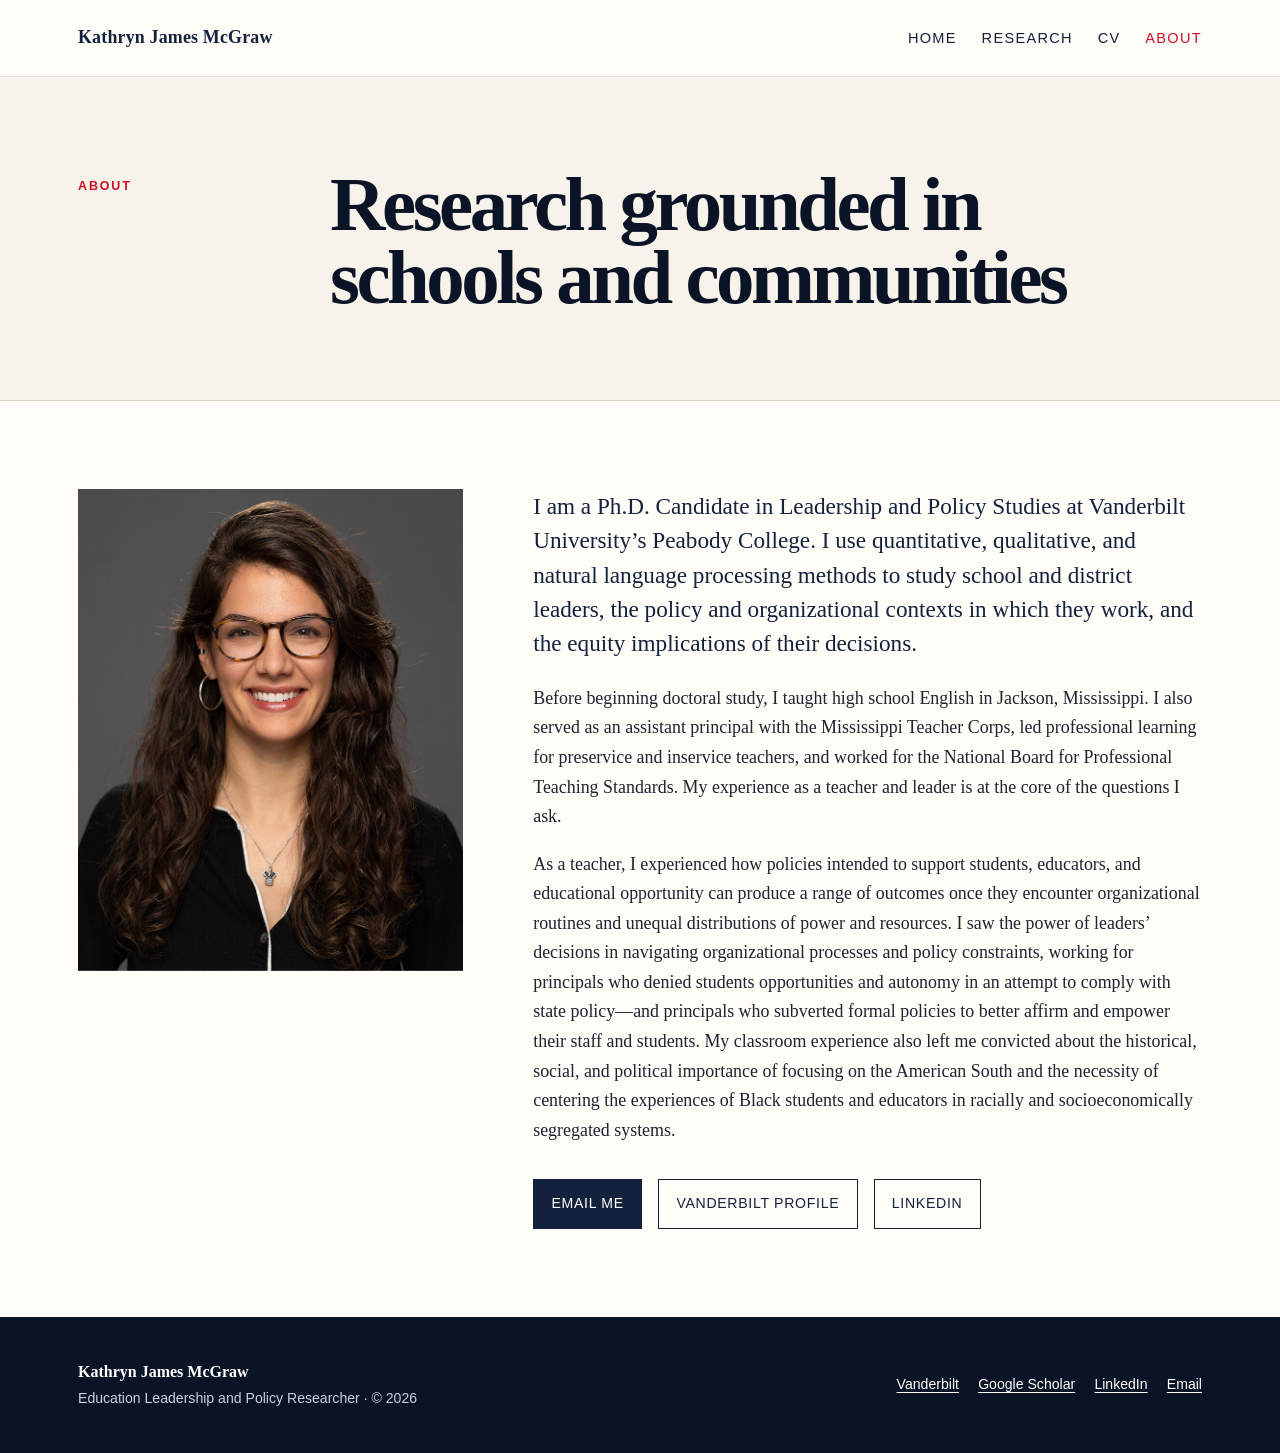
==== about.html @ 390ae4b3 "Publish initial website" ====
<!doctype html>
<html lang="en">
<head>
  <meta charset="utf-8">
  <meta name="viewport" content="width=device-width, initial-scale=1">
  <meta name="description" content="About Kathryn James McGraw, an education leadership and policy researcher and former Mississippi teacher and school leader.">
  <title>About | Kathryn James McGraw</title>
  <link rel="stylesheet" href="styles.css">
</head>
<body>
<a class="skip-link" href="#main">Skip to content</a>
<header class="site-header"><nav class="nav-wrap" aria-label="Primary navigation"><a class="brand" href="index.html">Kathryn James McGraw</a><button class="menu-button" aria-expanded="false" aria-controls="nav-links">Menu</button><div class="nav-links" id="nav-links"><a href="index.html">Home</a><a href="research.html">Research</a><a href="cv.html">CV</a><a class="active" href="about.html">About</a></div></nav></header>
<main id="main">
  <header class="page-hero"><div class="container"><div class="section-label">About</div><div><h1>Research grounded in schools and communities</h1></div></div></header>
  <section class="section"><div class="container about-grid">
    <div class="about-photo"><img src="assets/headshot.jpg" alt="Portrait of Kathryn James McGraw"></div>
    <div class="about-copy">
      <p class="intro">I am a Ph.D. Candidate in Leadership and Policy Studies at Vanderbilt University’s Peabody College. I use quantitative, qualitative, and natural language processing methods to study school and district leaders, the policy and organizational contexts in which they work, and the equity implications of their decisions.</p>
      <p>Before beginning doctoral study, I taught high school English in Jackson, Mississippi. I also served as an assistant principal with the Mississippi Teacher Corps, led professional learning for preservice and inservice teachers, and worked for the National Board for Professional Teaching Standards. My experience as a teacher and leader is at the core of the questions I ask.</p>
      <p>As a teacher, I experienced how policies intended to support students, educators, and educational opportunity can produce a range of outcomes once they encounter organizational routines and unequal distributions of power and resources. I saw the power of leaders’ decisions in navigating organizational processes and policy constraints, working for principals who denied students opportunities and autonomy in an attempt to comply with state policy—and principals who subverted formal policies to better affirm and empower their staff and students. My classroom experience also left me convicted about the historical, social, and political importance of focusing on the American South and the necessity of centering the experiences of Black students and educators in racially and socioeconomically segregated systems.</p>
      <div class="link-row"><a class="button primary" href="mailto:kathryn.e.mcgraw@vanderbilt.edu">Email me</a><a class="button secondary" href="https://peabody.vanderbilt.edu/person/kathryn-james-mcgraw/">Vanderbilt profile</a><a class="button secondary" href="https://www.linkedin.com/in/kathryn-james-mcgraw/">LinkedIn</a></div>
    </div>
  </div></section>
</main>
<footer class="site-footer"><div class="container footer-grid"><div><strong>Kathryn James McGraw</strong><br><span class="small">Education Leadership and Policy Researcher · © <span data-year></span></span></div><div class="footer-links"><a href="https://peabody.vanderbilt.edu/person/kathryn-james-mcgraw/">Vanderbilt</a><a href="https://scholar.google.com/citations?user=I312zUMAAAAJ&amp;hl=en">Google Scholar</a><a href="https://www.linkedin.com/in/kathryn-james-mcgraw/">LinkedIn</a><a href="mailto:kathryn.e.mcgraw@vanderbilt.edu">Email</a></div></div></footer>
<script src="script.js"></script>
</body>
</html>
---- styles.css ----
:root {
  --navy: #14213d;
  --navy-deep: #0b1326;
  --red: #ce1126;
  --cream: #f7f3ea;
  --paper: #fffdf8;
  --ink: #1d2430;
  --muted: #667085;
  --line: #d9d2c4;
  --max: 1180px;
  --serif: Georgia, 'Times New Roman', Times, serif;
  --sans: -apple-system, BlinkMacSystemFont, 'Segoe UI', sans-serif;
}

* { box-sizing: border-box; }
html { scroll-behavior: smooth; }
body {
  margin: 0;
  color: var(--ink);
  background: var(--paper);
  font-family: var(--serif);
  line-height: 1.65;
  -webkit-font-smoothing: antialiased;
}
a { color: var(--navy); text-decoration-thickness: 1px; text-underline-offset: 3px; }
a:hover { color: var(--red); }
img { max-width: 100%; display: block; }

.skip-link { position: absolute; left: -999px; top: 0; }
.skip-link:focus { left: 1rem; top: 1rem; z-index: 1000; background: white; padding: .75rem 1rem; }

.site-header {
  position: sticky;
  top: 0;
  z-index: 20;
  background: rgba(255,253,248,.96);
  border-bottom: 1px solid rgba(20,33,61,.12);
  backdrop-filter: blur(9px);
}
.nav-wrap {
  max-width: var(--max);
  margin: 0 auto;
  min-height: 76px;
  padding: 0 28px;
  display: flex;
  align-items: center;
  justify-content: space-between;
  gap: 2rem;
}
.brand { text-decoration: none; font-weight: 700; font-size: 1.12rem; letter-spacing: .01em; }
.nav-links { display: flex; gap: 1.55rem; align-items: center; }
.nav-links a { font-family: var(--sans); font-size: .91rem; text-decoration: none; text-transform: uppercase; letter-spacing: .09em; }
.nav-links a.active { color: var(--red); }
.menu-button { display: none; border: 0; background: none; font: inherit; color: var(--navy); }

.container { max-width: var(--max); margin: 0 auto; padding: 0 28px; }
.hero {
  display: grid;
  grid-template-columns: minmax(320px, 1.05fr) minmax(420px, 1fr);
  align-items: stretch;
  min-height: calc(100vh - 76px);
}
.hero-photo { position: relative; overflow: hidden; min-height: 650px; background: var(--navy); }
.hero-photo img { width: 100%; height: 100%; object-fit: cover; object-position: center 20%; filter: saturate(.9) contrast(1.02); }
.hero-photo::after { content: ''; position: absolute; inset: auto 0 0 0; height: 22%; background: linear-gradient(transparent, rgba(11,19,38,.42)); }
.hero-copy { padding: clamp(60px, 7vw, 116px) clamp(36px, 6vw, 94px); display: flex; flex-direction: column; justify-content: center; background: var(--cream); }
.eyebrow { font-family: var(--sans); color: var(--red); text-transform: uppercase; letter-spacing: .16em; font-size: .79rem; font-weight: 700; margin: 0 0 1.1rem; }
h1 { color: var(--navy-deep); font-size: clamp(3.2rem, 6vw, 6.5rem); line-height: .95; letter-spacing: -.045em; margin: 0 0 1.2rem; font-weight: 600; }
.subtitle { font-size: clamp(1.25rem, 2vw, 1.55rem); color: var(--navy); margin: 0 0 2rem; }
.lede { font-size: clamp(1.25rem, 2vw, 1.66rem); line-height: 1.45; margin: 0 0 2.3rem; max-width: 720px; }
.story-line { border-left: 3px solid var(--red); padding-left: 1.25rem; color: #404755; margin: 0 0 2.2rem; max-width: 680px; }
.actions { display: flex; flex-wrap: wrap; gap: .85rem; }
.button { display: inline-flex; align-items: center; justify-content: center; gap: .45rem; padding: .76rem 1.08rem; border: 1px solid var(--navy); font-family: var(--sans); font-size: .88rem; letter-spacing: .05em; text-decoration: none; text-transform: uppercase; }
.button.primary { color: white; background: var(--navy); }
.button.primary:hover { background: var(--red); border-color: var(--red); }
.button.secondary { background: transparent; }

.section { padding: 88px 0; }
.section.alt { background: var(--cream); }
.section-head { display: grid; grid-template-columns: 220px 1fr; gap: 2rem; margin-bottom: 44px; align-items: start; }
.section-label { font-family: var(--sans); text-transform: uppercase; letter-spacing: .15em; color: var(--red); font-size: .78rem; font-weight: 700; padding-top: .45rem; }
h2 { margin: 0; font-size: clamp(2.3rem, 4vw, 4.3rem); line-height: 1.05; color: var(--navy-deep); letter-spacing: -.035em; font-weight: 600; }
h3 { margin: 0 0 .7rem; font-size: 1.62rem; color: var(--navy); line-height: 1.2; }
p { margin-top: 0; }

.cards { display: grid; grid-template-columns: repeat(3, 1fr); gap: 1px; background: var(--line); border: 1px solid var(--line); }
.card { background: var(--paper); padding: 32px; }
.card .number { font-family: var(--sans); color: var(--red); font-size: .76rem; letter-spacing: .14em; margin-bottom: 1.2rem; }
.card p { margin-bottom: 0; }

.page-hero { padding: 92px 0 66px; background: var(--cream); border-bottom: 1px solid var(--line); }
.page-hero .container { display: grid; grid-template-columns: 220px 1fr; gap: 2rem; }
.page-hero p { max-width: 760px; font-size: 1.28rem; margin-top: 1.25rem; }

.research-block { display: grid; grid-template-columns: 270px 1fr; gap: 54px; padding: 50px 0; border-top: 1px solid var(--line); }
.research-block:first-of-type { border-top: 0; padding-top: 0; }
.research-kicker { font-family: var(--sans); color: var(--red); text-transform: uppercase; letter-spacing: .14em; font-size: .75rem; }
.project-list { list-style: none; padding: 0; margin: 1.6rem 0 0; }
.project-list li { padding: 1.05rem 0; border-top: 1px solid var(--line); }
.project-title { font-weight: 700; color: var(--navy); }
.project-meta { color: var(--muted); font-family: var(--sans); font-size: .9rem; margin-top: .25rem; }

.pub-list { list-style: none; padding: 0; margin: 0; }
.pub-list li { padding: 1.3rem 0; border-top: 1px solid var(--line); }
.pub-list li:first-child { border-top: 0; }
.pub-type { font-family: var(--sans); color: var(--red); font-size: .73rem; text-transform: uppercase; letter-spacing: .12em; display: block; margin-bottom: .25rem; }

.cv-layout { display: grid; grid-template-columns: 320px 1fr; gap: 56px; align-items: start; }
.cv-panel { position: sticky; top: 108px; background: var(--navy); color: white; padding: 32px; }
.cv-panel h3 { color: white; }
.cv-panel a { color: white; }
.cv-viewer { width: 100%; min-height: 940px; border: 1px solid var(--line); background: white; }

.about-grid { display: grid; grid-template-columns: minmax(280px, .72fr) minmax(420px, 1.25fr); gap: 70px; align-items: start; }
.about-photo { position: sticky; top: 108px; }
.about-photo img { width: 100%; aspect-ratio: 4/5; object-fit: cover; object-position: center top; }
.about-copy p { font-size: 1.12rem; }
.about-copy .intro { font-size: 1.45rem; line-height: 1.48; color: var(--navy); }
.link-row { display: flex; gap: 1rem; flex-wrap: wrap; padding-top: 1rem; }

.site-footer { background: var(--navy-deep); color: white; padding: 42px 0; }
.footer-grid { display: flex; align-items: center; justify-content: space-between; gap: 2rem; }
.site-footer a { color: white; }
.footer-links { display: flex; flex-wrap: wrap; gap: 1.2rem; font-family: var(--sans); font-size: .88rem; }
.small { font-size: .88rem; color: #c9d0de; font-family: var(--sans); }

@media (max-width: 900px) {
  .hero { grid-template-columns: 1fr; min-height: auto; }
  .hero-photo { min-height: 72vh; }
  .hero-copy { padding: 58px 28px 70px; }
  h1 { font-size: clamp(3.2rem, 14vw, 5rem); }
  .cards { grid-template-columns: 1fr; }
  .section-head, .page-hero .container, .research-block, .cv-layout, .about-grid { grid-template-columns: 1fr; }
  .cv-panel, .about-photo { position: static; }
  .section-head { gap: .6rem; }
  .page-hero .container { gap: .5rem; }
}

@media (max-width: 700px) {
  .nav-wrap { min-height: 66px; padding: 0 20px; }
  .menu-button { display: block; }
  .nav-links { display: none; position: absolute; top: 66px; left: 0; right: 0; background: var(--paper); padding: 1.2rem 20px 1.5rem; border-bottom: 1px solid var(--line); flex-direction: column; align-items: flex-start; gap: .8rem; }
  .nav-links.open { display: flex; }
  .container { padding: 0 20px; }
  .hero-photo { min-height: 60vh; }
  .section { padding: 64px 0; }
  .page-hero { padding: 68px 0 48px; }
  .footer-grid { align-items: flex-start; flex-direction: column; }
  .cv-viewer { min-height: 720px; }
}


/* Draft 2 refinements */
.cards-two { grid-template-columns: repeat(2, minmax(0, 1fr)); }
.cv-main { background: var(--cream, #f7f3e8); }
.cv-only { padding: clamp(1rem, 2.5vw, 2.5rem); }
.cv-viewer-large { display: block; width: min(1180px, 100%); height: calc(100vh - 150px); min-height: 760px; margin: 0 auto; border: 1px solid rgba(20, 43, 72, .18); box-shadow: 0 12px 36px rgba(20, 43, 72, .12); background: white; }
@media (max-width: 760px) { .cards-two { grid-template-columns: 1fr; } .cv-only { padding: .75rem; } .cv-viewer-large { height: calc(100vh - 120px); min-height: 620px; } }


/* Compact two-column research strands */
.research-strand {
  grid-template-columns: minmax(220px, 30%) minmax(0, 70%);
  gap: clamp(28px, 4vw, 48px);
  align-items: start;
  padding: 38px 0;
}
.research-strand:first-of-type { padding-top: 0; }
.research-overview p { margin: .9rem 0 0; }
.compact-projects { margin: 0; }
.compact-projects li { padding: .85rem 0; }
.compact-projects li:first-child { padding-top: 0; border-top: 0; }
@media (max-width: 900px) {
  .research-strand { grid-template-columns: 1fr; gap: 16px; }
  .compact-projects { margin-top: .25rem; }
}


/* Compact homepage hero and higher research agenda */
@media (min-width: 901px) {
  .hero {
    max-width: var(--max);
    margin: 0 auto;
    padding: 46px 28px 34px;
    grid-template-columns: minmax(230px, 320px) minmax(0, 1fr);
    gap: clamp(42px, 6vw, 82px);
    align-items: center;
    min-height: auto;
  }
  .hero-photo {
    min-height: 0;
    height: auto;
    aspect-ratio: 4 / 5;
    align-self: center;
  }
  .hero-copy {
    padding: 8px 0;
    background: transparent;
  }
  .hero-copy h1 {
    font-size: clamp(3.35rem, 5.2vw, 5.45rem);
  }
  .hero + .section {
    padding-top: 54px;
  }
}

.project-title a {
  color: inherit;
  text-decoration-thickness: 1px;
  text-underline-offset: 4px;
}
.project-title a:hover { color: var(--red); }
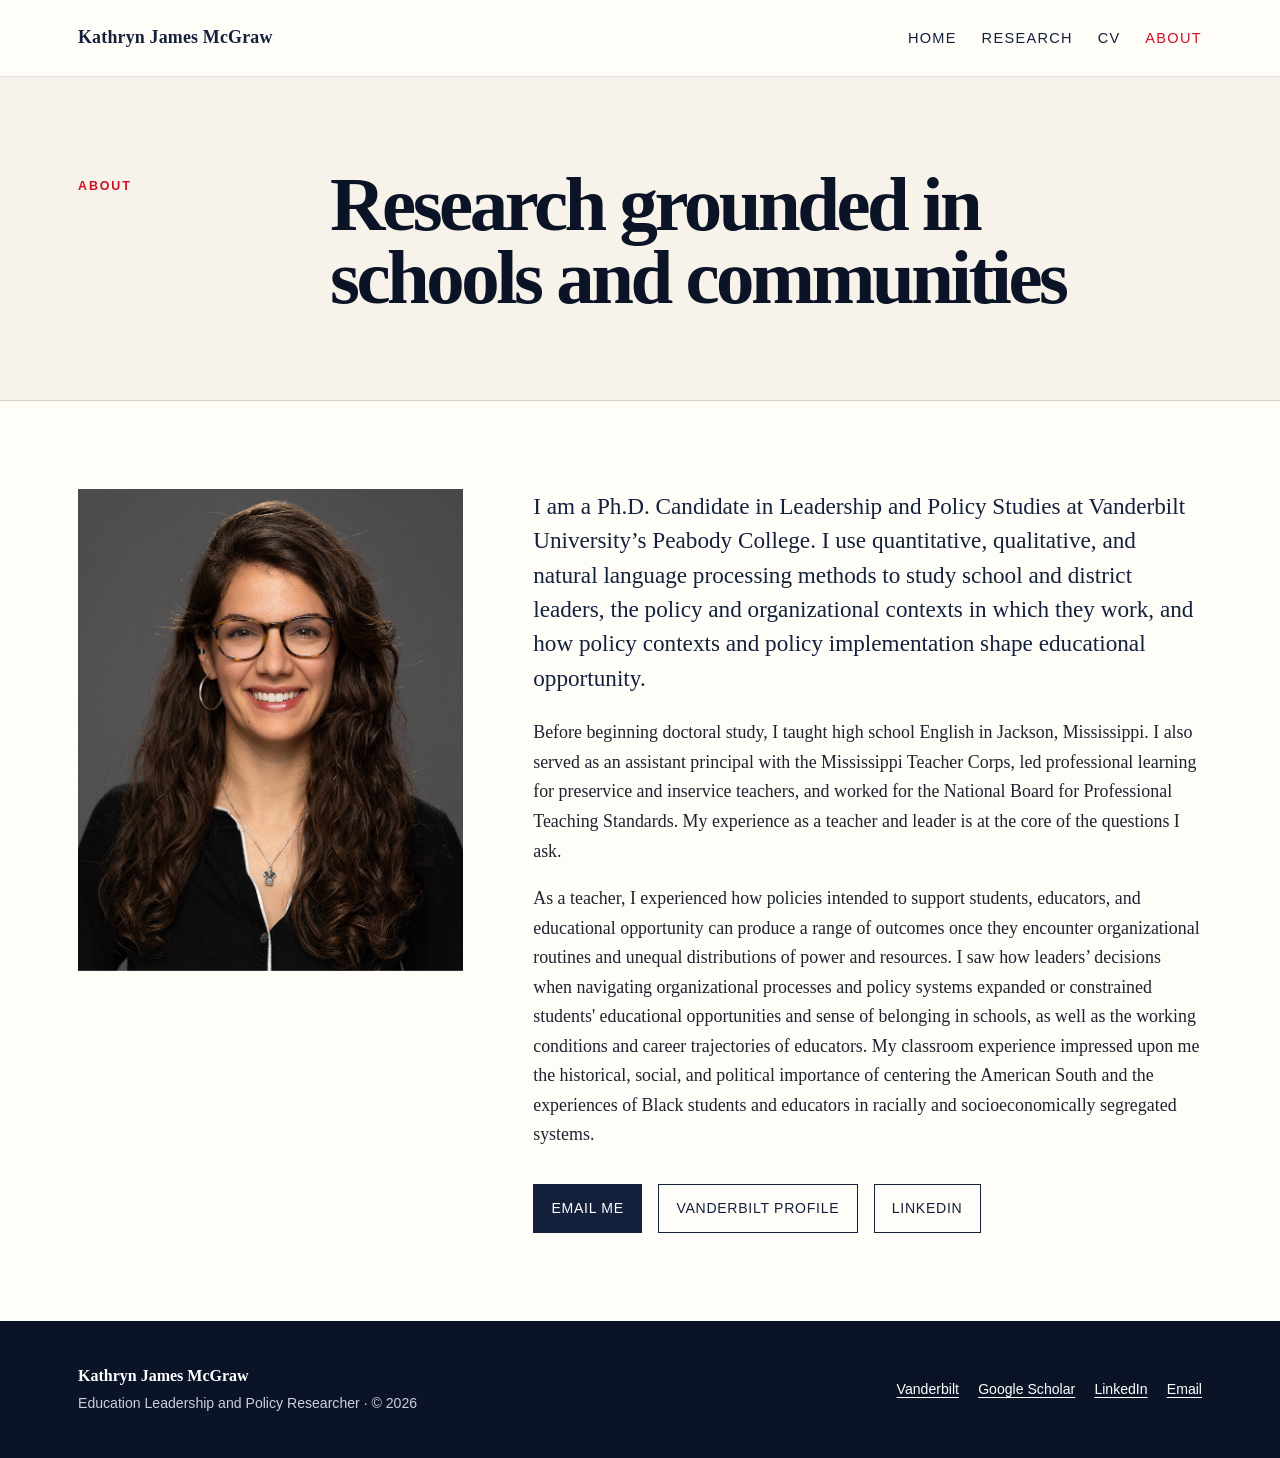
==== commit 47c30828: "Update about.html" ====
--- a/about.html
+++ b/about.html
@@ -15,9 +15,9 @@
   <section class="section"><div class="container about-grid">
     <div class="about-photo"><img src="assets/headshot.jpg" alt="Portrait of Kathryn James McGraw"></div>
     <div class="about-copy">
-      <p class="intro">I am a Ph.D. Candidate in Leadership and Policy Studies at Vanderbilt University’s Peabody College. I use quantitative, qualitative, and natural language processing methods to study school and district leaders, the policy and organizational contexts in which they work, and the equity implications of their decisions.</p>
+      <p class="intro">I am a Ph.D. Candidate in Leadership and Policy Studies at Vanderbilt University’s Peabody College. I use quantitative, qualitative, and natural language processing methods to study school and district leaders, the policy and organizational contexts in which they work, and how policy contexts and policy implementation shape educational opportunity.</p>
       <p>Before beginning doctoral study, I taught high school English in Jackson, Mississippi. I also served as an assistant principal with the Mississippi Teacher Corps, led professional learning for preservice and inservice teachers, and worked for the National Board for Professional Teaching Standards. My experience as a teacher and leader is at the core of the questions I ask.</p>
-      <p>As a teacher, I experienced how policies intended to support students, educators, and educational opportunity can produce a range of outcomes once they encounter organizational routines and unequal distributions of power and resources. I saw the power of leaders’ decisions in navigating organizational processes and policy constraints, working for principals who denied students opportunities and autonomy in an attempt to comply with state policy—and principals who subverted formal policies to better affirm and empower their staff and students. My classroom experience also left me convicted about the historical, social, and political importance of focusing on the American South and the necessity of centering the experiences of Black students and educators in racially and socioeconomically segregated systems.</p>
+      <p>As a teacher, I experienced how policies intended to support students, educators, and educational opportunity can produce a range of outcomes once they encounter organizational routines and unequal distributions of power and resources. I saw how leaders’ decisions when navigating organizational processes and policy systems expanded or constrained students' educational opportunities and sense of belonging in schools, as well as the working conditions and career trajectories of educators. My classroom experience impressed upon me the historical, social, and political importance of centering the American South and the experiences of Black students and educators in racially and socioeconomically segregated systems.</p>
       <div class="link-row"><a class="button primary" href="mailto:kathryn.e.mcgraw@vanderbilt.edu">Email me</a><a class="button secondary" href="https://peabody.vanderbilt.edu/person/kathryn-james-mcgraw/">Vanderbilt profile</a><a class="button secondary" href="https://www.linkedin.com/in/kathryn-james-mcgraw/">LinkedIn</a></div>
     </div>
   </div></section>
--- a/styles.css
+++ b/styles.css
@@ -211,3 +211,26 @@
   text-underline-offset: 4px;
 }
 .project-title a:hover { color: var(--red); }
+
+.project-heading-line {
+  display: flex;
+  align-items: baseline;
+  justify-content: space-between;
+  gap: 1rem;
+}
+.project-kicker {
+  flex: 0 0 auto;
+  white-space: nowrap;
+  text-align: right;
+}
+@media (max-width: 640px) {
+  .project-heading-line { align-items: flex-start; flex-direction: column; gap: .2rem; }
+  .project-kicker { text-align: left; }
+}
+
+/* Research page title aligned with the publications heading */
+.research-page-title {
+  font-size: clamp(2.3rem, 4vw, 4.3rem);
+  line-height: 1.05;
+  letter-spacing: -.035em;
+}
